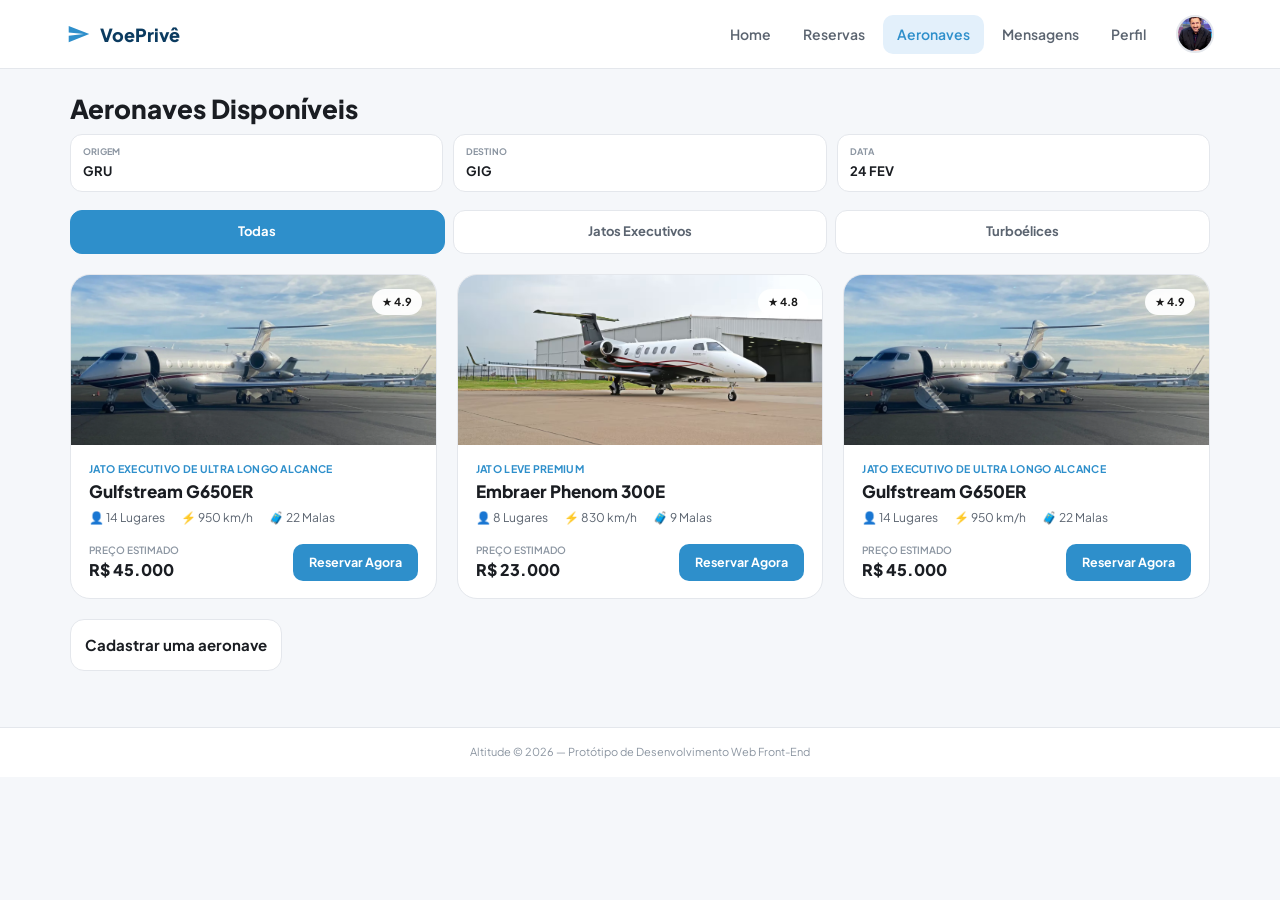
==== aeronaves-disponiveis.html @ 28a50702 "Reservas, Aeronaves Disponíveis e finalização da Home" ====
<!DOCTYPE html>
<html lang="pt-br">

<head>
    <meta charset="UTF-8">
    <meta name="viewport" content="width=device-width, initial-scale=1.0">
    <title>Aeronaves Disponíveis - Altitude</title>
    <meta name="description" content="Altitude — Aviação executiva sob medida. Aeronaves Disponíveis.">
    <link rel="stylesheet" href="/css/style.css">
</head>

<body>
    <a class="link-pular" href="#conteudo">Pular para o conteúdo</a>
    <header class="barra-superior">
        <div class="barra-superior-interna">
            <div class="barra-superior-esquerda"><a class="logo" href="index.html"><svg viewBox="0 0 24 24"
                        fill="currentColor" aria-hidden="true">
                        <path d="M2.5 19.5l19-7.5-19-7.5v6l14 1.5-14 1.5z" />
                    </svg><span>VoePrivê</span></a></div>
            <nav class="barra-superior-nav" aria-label="Navegação principal">
                <ul>
                    <li><a href="home.html" class="link-nav">Home</a></li>
                    <li><a href="reservas.html" class="link-nav">Reservas</a></li>
                    <li><a href="aeronaves-disponiveis.html" class="link-nav ativo" aria-current="page">Aeronaves</a>
                    </li>
                    <li><a href="mensagens.html" class="link-nav">Mensagens</a></li>
                    <li><a href="meu-perfil.html" class="link-nav">Perfil</a></li>
                </ul>
            </nav>
            <div class="barra-superior-acoes">
                <a class="barra-superior-perfil" href="meu-perfil.html" aria-label="Meu perfil"><img
                        src="/img/perfil.png"
                        alt="Foto de perfil"></a>
            </div>
        </div>
    </header>
    <main id="conteudo" class="conteudo-principal contentor">
        <h1 class="titulo-pagina margem-superior-grande">Aeronaves Disponíveis</h1>
        <div class="faixa-filtros">
            <div class="pastilha-filtro">
                <p class="etiqueta">Origem</p>
                <p class="valor">GRU</p>
            </div>
            <div class="pastilha-filtro">
                <p class="etiqueta">Destino</p>
                <p class="valor">GIG</p>
            </div>
            <div class="pastilha-filtro">
                <p class="etiqueta">Data</p>
                <p class="valor">24 FEV</p>
            </div>
        </div>

        <div class="conjunto-abas">
            <input type="radio" name="tab-aero" id="aba-aero-todas" checked>
            <input type="radio" name="tab-aero" id="aba-aero-jatos">
            <input type="radio" name="tab-aero" id="aba-aero-turbo">
            <div class="abas">
                <label class="aba" for="aba-aero-todas">Todas</label>
                <label class="aba" for="aba-aero-jatos">Jatos Executivos</label>
                <label class="aba" for="aba-aero-turbo">Turboélices</label>
            </div>
        </div>

        <div class="grade-jatos">
            <article class="cartao-jato">
                <div class="foto-jato"><img
                        src="/img/Gulfstream G650ER.jpg"
                        alt="Gulfstream G650ER pousado"><span class="avaliacao">★ 4.9</span></div>
                <div class="corpo-jato">
                    <p class="etiqueta-jato">Jato Executivo de Ultra Longo Alcance</p>
                    <h2 class="titulo-jato">Gulfstream G650ER</h2>
                    <div class="estatisticas-jato">
                        <span class="estatistica-jato">👤 14 Lugares</span>
                        <span class="estatistica-jato">⚡ 950 km/h</span>
                        <span class="estatistica-jato">🧳 22 Malas</span>
                    </div>
                    <div class="linha-preco-jato">
                        <p class="preco-jato"><span class="etiqueta">PREÇO ESTIMADO</span>R$ 45.000</p>
                        <a class="botao botao-primario botao-pequeno" href="detalhes-aeronave.html">Reservar Agora</a>
                    </div>
                </div>
            </article>
            <article class="cartao-jato">
                <div class="foto-jato"><img
                        src="/img/Embraer Phenom 300E.png"
                        alt="Embraer Phenom 300E pousado"><span class="avaliacao">★ 4.8</span></div>
                <div class="corpo-jato">
                    <p class="etiqueta-jato">Jato Leve Premium</p>
                    <h2 class="titulo-jato">Embraer Phenom 300E</h2>
                    <div class="estatisticas-jato">
                        <span class="estatistica-jato">👤 8 Lugares</span>
                        <span class="estatistica-jato">⚡ 830 km/h</span>
                        <span class="estatistica-jato">🧳 9 Malas</span>
                    </div>
                    <div class="linha-preco-jato">
                        <p class="preco-jato"><span class="etiqueta">PREÇO ESTIMADO</span>R$ 23.000</p>
                        <a class="botao botao-primario botao-pequeno" href="detalhes-aeronave.html">Reservar Agora</a>
                    </div>
                </div>
            </article>
            <article class="cartao-jato">
                <div class="foto-jato"><img
                        src="/img/Gulfstream G650ER.jpg"
                        alt="Gulfstream G650ER em pista ao anoitecer"><span class="avaliacao">★ 4.9</span></div>
                <div class="corpo-jato">
                    <p class="etiqueta-jato">Jato Executivo de Ultra Longo Alcance</p>
                    <h2 class="titulo-jato">Gulfstream G650ER</h2>
                    <div class="estatisticas-jato">
                        <span class="estatistica-jato">👤 14 Lugares</span>
                        <span class="estatistica-jato">⚡ 950 km/h</span>
                        <span class="estatistica-jato">🧳 22 Malas</span>
                    </div>
                    <div class="linha-preco-jato">
                        <p class="preco-jato"><span class="etiqueta">PREÇO ESTIMADO</span>R$ 45.000</p>
                        <a class="botao botao-primario botao-pequeno" href="detalhes-aeronave.html">Reservar Agora</a>
                    </div>
                </div>
            </article>
        </div>
        <a class="botao botao-secundario botao-embutido" href="#">Cadastrar uma aeronave</a>
    </main>
    <footer class="rodape-app">
        <p class="rodape-app-credito">Altitude &copy; 2026 &mdash; Protótipo de Desenvolvimento Web Front-End
        </p>
        <nav class="barra-inferior" aria-label="Navegação inferior">
            <ul>
                <li><a class="link-aba" href="home.html"><svg viewBox="0 0 24 24" fill="none" stroke="currentColor"
                            stroke-width="2" aria-hidden="true">
                            <path d="M3 11l9-8 9 8" />
                            <path d="M5 10v10h14V10" />
                        </svg><span>Home</span></a></li>
                <li><a class="link-aba" href="reservas.html"><svg viewBox="0 0 24 24" fill="none" stroke="currentColor"
                            stroke-width="2" aria-hidden="true">
                            <rect x="3" y="4" width="18" height="18" rx="2" />
                            <line x1="16" y1="2" x2="16" y2="6" />
                            <line x1="8" y1="2" x2="8" y2="6" />
                            <line x1="3" y1="10" x2="21" y2="10" />
                        </svg><span>Reservas</span></a></li>
                <li><a class="link-aba ativo" href="aeronaves-disponiveis.html" aria-current="page"><svg
                            viewBox="0 0 24 24" fill="currentColor" aria-hidden="true">
                            <path d="M2.5 19.5l19-7.5-19-7.5v6l14 1.5-14 1.5z" />
                        </svg><span>Aeronaves</span></a></li>
                <li><a class="link-aba" href="mensagens.html"><svg viewBox="0 0 24 24" fill="none" stroke="currentColor"
                            stroke-width="2" aria-hidden="true">
                            <path
                                d="M21 11.5a8.38 8.38 0 01-.9 3.8 8.5 8.5 0 01-7.6 4.7 8.38 8.38 0 01-3.8-.9L3 21l1.9-5.7a8.38 8.38 0 01-.9-3.8 8.5 8.5 0 014.7-7.6 8.38 8.38 0 013.8-.9h.5a8.48 8.48 0 018 8v.5z" />
                        </svg><span>Mensagens</span></a></li>
                <li><a class="link-aba" href="meu-perfil.html"><svg viewBox="0 0 24 24" fill="none"
                            stroke="currentColor" stroke-width="2" aria-hidden="true">
                            <circle cx="12" cy="8" r="4" />
                            <path d="M4 21v-1a7 7 0 0114 0v1" />
                        </svg><span>Perfil</span></a></li>
            </ul>
        </nav>
    </footer>
</body>

</html>
---- css/style.css ----
@import url('https://fonts.googleapis.com/css2?family=Plus+Jakarta+Sans:wght@400;500;600;700;800&display=swap');

:root {
    --blue-deep: #0B3B60;
    --blue-primary: #2E8FCB;
    --blue-primary-dark: #256F9F;
    --gold: #E3B341;

    --bg: #F5F7FA;
    --surface: #FFFFFF;
    --border: #E4E7EC;
    --text: #1A1D22;
    --text-2: #5B6470;
    --text-3: #8B95A1;

    --accent: var(--blue-primary);
    --accent-contrast: #FFFFFF;

    --success-bg: #E8F5E9;
    --success-text: #2E7D32;
    --warn-bg: #FFF3E0;
    --warn-text: #B26A00;
    --danger-bg: #FDEBEC;
    --danger-text: #C6303E;
    --info-badge-bg: #E3F0FB;
    --info-badge-text: #256F9F;
    --star: #E3A62F;

    --radius-lg: 20px;
    --radius-md: 14px;
    --radius-sm: 10px;
    --font: 'Plus Jakarta Sans', -apple-system, BlinkMacSystemFont, 'Segoe UI', Roboto, Helvetica, Arial, sans-serif;

    --container-max: 1180px;
    --topbar-h: 68px;
    --bottomnav-h: 64px;
    --shadow-sm: 0 2px 8px rgba(17, 24, 39, .06);
    --shadow-md: 0 10px 24px rgba(17, 24, 39, .10);
    --shadow-lg: 0 24px 48px rgba(17, 24, 39, .16);
}

/* Reset e Box Model */

*, *::before, *::after {
  box-sizing: border-box;
}

html {
  -webkit-text-size-adjust: 100%;
  overflow-x: hidden;
}

body {
  margin: 0;
  padding: 0;
  overflow-x: hidden;
  background: var(--bg);
  color: var(--text);
  font-family: var(--font);
  line-height: 1.5;
}

h1, h2, h3, h4, p, ul, ol, fieldset {
  margin: 0;
  padding: 0;
}

ul {
  list-style: none;
}

a {
  text-decoration: none;
  color: inherit;
}

img {
  max-width: 100%;
  display: block;
}

button {
  font-family: var(--font);
}

fieldset {
  border: none;
}

legend {
  padding: 0;
}

.apenas-leitor {
  position: absolute;
  width: 1px;
  height: 1px;
  padding: 0;
  margin: -1px;
  overflow: hidden;
  clip: rect(0, 0, 0, 0);
  white-space: nowrap;
  border: 0;
}

.link-pular {
  position: absolute;
  left: 8px;
  top: -48px;
  background: var(--text);
  color: #fff;
  padding: 10px 16px;
  border-radius: 8px;
  z-index: 200;
  transition: top .2s ease;
}

.link-pular:focus {
  top: 8px;
}

/* Utilitários */

.contentor {
  width: 100%;
  max-width: var(--container-max);
  margin: 0 auto;
  padding: 0 20px;
}

.texto-direita {
  text-align: right;
}

.texto-centro {
  text-align: center;
}

.texto-esmaecido {
  color: var(--text-3);
  font-weight: 400;
}

.texto-sucesso {
  color: var(--success-text);
}

.texto-estrela {
  color: var(--star);
}

.flexivel-1 {
  flex: 1;
  min-width: 0;
}

.linha-espacada {
  display: flex;
  align-items: center;
  gap: 12px;
}

.pilha-pequena>*+* {
  margin-top: 8px;
}

.avatar-pequeno {
  width: 44px;
  height: 44px;
}

.avatar-medio {
  width: 52px;
  height: 52px;
}

.avatar-grande {
  width: 64px;
  height: 64px;
}

.avatar-extra-grande {
  width: 88px;
  height: 88px;
}

.botao-icone--simples {
  border: none;
  background: none;
}

.campo-dica {
  font-size: 12px;
  color: var(--text-2);
  margin: -4px 0 12px;
}

.margem-superior-grande {
  margin-top: 20px;
}

/* Tipografia geral das páginas */

.titulo-pagina {
  font-size: 26px;
  font-weight: 800;
  color: var(--text);
  margin-bottom: 6px;
}

.subtitulo-pagina {
  font-size: 14px;
  color: var(--text-2);
  margin-bottom: 24px;
}

/* Cabeçalho (desktop) */

.barra-superior {
  position: sticky;
  top: 0;
  z-index: 50;
  background: rgba(255, 255, 255, .92);
  backdrop-filter: blur(10px);
  border-bottom: 1px solid var(--border);
}

.barra-superior-interna {
  display: flex;
  align-items: center;
  gap: 16px;
  height: var(--topbar-h);
  max-width: var(--container-max);
  margin: 0 auto;
  padding: 0 16px;
}

.barra-superior-esquerda {
  display: flex;
  align-items: center;
  gap: 10px;
  flex: 1;
  min-width: 0;
}

.logo {
  display: flex;
  align-items: center;
  gap: 8px;
  font-size: 18px;
  font-weight: 800;
  color: var(--blue-deep);
  flex-shrink: 0;
}

.logo svg {
  width: 26px;
  height: 26px;
  color: var(--accent);
}

.botao-voltar {
  width: 38px;
  height: 38px;
  border-radius: 50%;
  border: 1px solid var(--border);
  background: var(--surface);
  display: flex;
  align-items: center;
  justify-content: center;
  color: var(--text);
  flex-shrink: 0;
  transition: background .18s ease, border-color .18s ease, transform .18s ease;
}

.botao-voltar:hover {
  background: var(--info-badge-bg);
  border-color: var(--accent);
  transform: translateX(-2px);
}

.barra-superior-titulo {
  font-size: 17px;
  font-weight: 700;
  color: var(--text);
  overflow: hidden;
  text-overflow: ellipsis;
  white-space: nowrap;
}

.barra-superior-nav {
  display: none;
}

.barra-superior-nav ul {
  display: flex;
  align-items: center;
  gap: 4px;
}

.link-nav {
  display: block;
  padding: 9px 14px;
  border-radius: 10px;
  font-size: 14px;
  font-weight: 600;
  color: var(--text-2);
  transition: background .18s ease, color .18s ease;
}

.link-nav:hover {
  background: var(--info-badge-bg);
  color: var(--accent);
}

.link-nav.ativo {
  background: var(--info-badge-bg);
  color: var(--accent);
}

.barra-superior-acoes {
  display: flex;
  align-items: center;
  gap: 10px;
  flex-shrink: 0;
}

.barra-superior-perfil {
  width: 38px;
  height: 38px;
  border-radius: 50%;
  overflow: hidden;
  border: 2px solid var(--border);
  flex-shrink: 0;
  transition: border-color .18s ease;
}

.barra-superior-perfil:hover {
  border-color: var(--accent);
}

.barra-superior-perfil img {
  width: 100%;
  height: 100%;
  object-fit: cover;
}

.barra-superior-cta {
  display: flex;
  align-items: center;
  gap: 10px;
  flex-shrink: 0;
}

@media (min-width:860px) {
  .barra-superior-nav {
    display: block;
  }

  .botao-voltar {
    display: none;
  }
}

/* Barra de abas (mobile) */

.barra-inferior {
  position: fixed;
  left: 0;
  right: 0;
  bottom: 0;
  z-index: 60;
  height: var(--bottomnav-h);
  display: flex;
  justify-content: space-around;
  align-items: center;
  background: var(--surface);
  border-top: 1px solid var(--border);
  box-shadow: 0 -4px 16px rgba(17, 24, 39, .06);
}

.barra-inferior ul {
  width: 100%;
  max-width: 560px;
  margin: 0 auto;
  display: flex;
  justify-content: space-around;
  align-items: center;
}

.barra-inferior li {
  display: flex;
}

.link-aba {
  display: flex;
  flex-direction: column;
  align-items: center;
  gap: 3px;
  color: var(--text-3);
  font-size: 10.5px;
  font-weight: 600;
  padding: 6px 12px;
  border-radius: 12px;
  transition: color .18s ease, background .18s ease;
}

.link-aba:hover {
  background: var(--info-badge-bg);
}

.link-aba svg {
  width: 22px;
  height: 22px;
}

.link-aba.ativo {
  color: var(--accent);
  font-weight: 800;
}

@media (min-width:860px) {
  .barra-inferior {
    display: none;
  }
}

.conteudo-principal {
  padding-bottom: calc(var(--bottomnav-h) + 24px);
}

@media (min-width:860px) {
  .conteudo-principal {
    padding-bottom: 56px;
  }
}

/* Footer */

.rodape-site {
  background: var(--blue-deep);
  color: #EAF2F8;
  padding: 48px 0 24px;
}

.rodape-grade {
  display: grid;
  grid-template-columns: 1fr;
  gap: 32px;
  margin-bottom: 32px;
}

.rodape-logo {
  font-size: 18px;
  font-weight: 800;
  color: #fff;
  display: flex;
  align-items: center;
  gap: 8px;
  margin-bottom: 10px;
}

.rodape-logo svg {
  width: 24px;
  height: 24px;
  color: var(--gold);
}

.rodape-texto {
  font-size: 13px;
  color: #B7CBDD;
  line-height: 1.7;
  max-width: 320px;
}

.rodape-coluna h2 {
  font-size: 13px;
  text-transform: uppercase;
  letter-spacing: .04em;
  color: #8FB3CC;
  margin-bottom: 14px;
}

.rodape-coluna ul {
  display: flex;
  flex-direction: column;
  gap: 10px;
}

.rodape-coluna a {
  font-size: 14px;
  color: #DCE9F2;
  transition: color .18s ease;
}

.rodape-coluna a:hover {
  color: var(--gold);
}

.rodape-base {
  display: flex;
  flex-direction: column;
  gap: 16px;
  padding-top: 20px;
  border-top: 1px solid rgba(255, 255, 255, .12);
  font-size: 12px;
  color: #8FB3CC;
}

.linha-social {
  display: flex;
  gap: 10px;
}

.linha-social a {
  width: 34px;
  height: 34px;
  border-radius: 50%;
  border: 1px solid rgba(255, 255, 255, .25);
  display: flex;
  align-items: center;
  justify-content: center;
  transition: background .18s ease, border-color .18s ease;
}

.linha-social a:hover {
  background: rgba(255, 255, 255, .12);
  border-color: var(--gold);
}

@media (min-width:640px) {
  .rodape-grade {
    grid-template-columns: 1.4fr 1fr 1fr;
  }

  .rodape-base {
    flex-direction: row;
    justify-content: space-between;
    align-items: center;
  }
}

.rodape-app {
  background: var(--surface);
  border-top: 1px solid var(--border);
}

.rodape-app-credito {
  text-align: center;
  font-size: 11px;
  color: var(--text-3);
  padding: 16px 20px;
}

/* Padrões reutilizáveis */

.linha-saudacao {
  display: flex;
  align-items: center;
  gap: 14px;
  margin: 24px 0;
}

.linha-saudacao .sobretitulo {
  font-size: 12px;
  color: var(--text-2);
}

.linha-saudacao h1 {
  font-size: 20px;
  color: var(--text);
}

.bloco-titulo {
  font-size: 17px;
  font-weight: 800;
  color: var(--text);
  margin-bottom: 4px;
}

.bloco-subtitulo {
  font-size: 12.5px;
  color: var(--text-2);
  margin-bottom: 18px;
}

.bloco-pessoa {
  text-align: center;
}

.bloco-pessoa {
  margin: 0 auto 14px;
}

.bloco-pessoa h1 {
  font-size: 19px;
  color: var(--text);
  margin-bottom: 6px;
}

.bloco-pessoa .cargo {
  font-size: 12.5px;
  color: var(--text-2);
  margin-bottom: 22px;
}

.nfse-status-titulo {
  display: flex;
  align-items: center;
  gap: 8px;
  font-size: 18px;
  color: var(--text);
  margin-bottom: 6px;
}

.nfse-status-subtitulo {
  font-size: 12.5px;
  color: var(--text-2);
  margin-bottom: 22px;
}

.pino-mapa--destino {
  top: 12%;
  right: 10%;
}

.pino-mapa--origem {
  bottom: 12%;
  left: 10%;
}

/* Landing page (index.html) */

.destaque {
  position: relative;
  overflow: hidden;
  background: linear-gradient(160deg, var(--blue-deep) 0%, var(--blue-primary-dark) 55%, var(--blue-primary) 100%);
  color: #fff;
  padding: 64px 0 88px;
}

.destaque::before {
  content: "";
  position: absolute;
  inset: 0;
  background: radial-gradient(circle at 85% 20%, rgba(227, 179, 65, .25), transparent 45%),
    radial-gradient(circle at 10% 90%, rgba(255, 255, 255, .12), transparent 40%);
}

.destaque-interno {
  position: relative;
  display: flex;
  flex-direction: column;
  gap: 24px;
  align-items: flex-start;
}

.destaque-sobretitulo {
  display: inline-flex;
  align-items: center;
  gap: 8px;
  background: rgba(255, 255, 255, .14);
  border: 1px solid rgba(255, 255, 255, .25);
  padding: 6px 14px;
  border-radius: 20px;
  font-size: 12px;
  font-weight: 700;
  letter-spacing: .03em;
}

.destaque-sobretitulo svg {
  width: 14px;
  height: 14px;
  flex-shrink: 0;
}

.destaque h1 {
  font-size: 34px;
  font-weight: 800;
  line-height: 1.15;
  max-width: 600px;
}

.destaque p {
  font-size: 15px;
  color: #DCE9F2;
  max-width: 480px;
  line-height: 1.7;
}

.destaque-acoes {
  display: flex;
  flex-wrap: wrap;
  gap: 12px;
}

.destaque-estatisticas {
  display: grid;
  grid-template-columns: repeat(3, 1fr);
  gap: 16px;
  width: 100%;
  max-width: 520px;
  margin-top: 12px;
}

.destaque-estatistica {
  background: rgba(255, 255, 255, .08);
  border: 1px solid rgba(255, 255, 255, .16);
  border-radius: 14px;
  padding: 14px;
}

.destaque-estatistica .numero {
  font-size: 20px;
  font-weight: 800;
  color: #fff;
}

.destaque-estatistica .rotulo {
  font-size: 11px;
  color: #B7CBDD;
  margin-top: 2px;
}

@media (min-width:860px) {
  .destaque {
    padding: 96px 0 120px;
  }

  .destaque h1 {
    font-size: 46px;
  }
}

.recursos {
  padding: 64px 0;
}

.secao-cabecalho {
  text-align: center;
  max-width: 560px;
  margin: 0 auto 40px;
}

.secao-cabecalho h2 {
  font-size: 26px;
  font-weight: 800;
  color: var(--text);
  margin-bottom: 10px;
}

.secao-cabecalho p {
  font-size: 14px;
  color: var(--text-2);
}

.recursos-grade {
  display: grid;
  grid-template-columns: 1fr;
  gap: 20px;
}

.recurso-cartao {
  background: var(--surface);
  border: 1px solid var(--border);
  border-radius: var(--radius-lg);
  padding: 26px;
  transition: box-shadow .2s ease, transform .2s ease;
}

.recurso-cartao:hover {
  box-shadow: var(--shadow-md);
  transform: translateY(-3px);
}

.recurso-icone {
  width: 46px;
  height: 46px;
  border-radius: 12px;
  background: var(--info-badge-bg);
  color: var(--accent);
  display: flex;
  align-items: center;
  justify-content: center;
  margin-bottom: 16px;
}

.recurso-icone svg {
  width: 24px;
  height: 24px;
}

.recurso-cartao h3 {
  font-size: 16px;
  font-weight: 700;
  color: var(--text);
  margin-bottom: 8px;
}

.recurso-cartao p {
  font-size: 13px;
  color: var(--text-2);
  line-height: 1.6;
}

@media (min-width:640px) {
  .recursos-grade {
    grid-template-columns: 1fr 1fr;
  }
}

@media (min-width:960px) {
  .recursos-grade {
    grid-template-columns: repeat(4, 1fr);
  }
}

.banner-cta {
  background: var(--surface);
  border: 1px solid var(--border);
  border-radius: var(--radius-lg);
  padding: 40px 24px;
  text-align: center;
  margin: 0 20px 64px;
  max-width: calc(var(--container-max) - 40px);
  margin-left: auto;
  margin-right: auto;
  box-shadow: var(--shadow-sm);
}

.banner-cta h2 {
  font-size: 22px;
  font-weight: 800;
  color: var(--text);
  margin-bottom: 10px;
}

.banner-cta p {
  font-size: 14px;
  color: var(--text-2);
  margin-bottom: 22px;
}

.banner-cta .botao {
  display: inline-block;
  width: auto;
  padding: 14px 32px;
}

/* Páginas de autenticação (login e criar conta) */

.autenticacao-contentor {
  min-height: calc(100vh - var(--topbar-h));
  display: flex;
  align-items: center;
  justify-content: center;
  padding: 40px 20px;
  background:
    radial-gradient(circle at 15% 10%, rgba(46, 143, 203, .10), transparent 40%),
    radial-gradient(circle at 90% 90%, rgba(227, 179, 65, .10), transparent 40%),
    var(--bg);
}

.autenticacao-cartao {
  width: 100%;
  max-width: 420px;
  background: var(--surface);
  border: 1px solid var(--border);
  border-radius: var(--radius-lg);
  padding: 36px 30px;
  box-shadow: var(--shadow-md);
}

.autenticacao-titulo {
  font-size: 24px;
  font-weight: 800;
  color: var(--text);
  margin-bottom: 4px;
}

.autenticacao-subtitulo {
  font-size: 13px;
  color: var(--text-2);
  margin-bottom: 24px;
}

/* Abas (radio hack) */

.conjunto-abas input[type="radio"] {
  position: absolute;
  opacity: 0;
  pointer-events: none;
}

.abas {
  display: flex;
  gap: 8px;
  margin-bottom: 20px;
  flex-wrap: wrap;
}

.aba {
  flex: 1;
  min-width: 110px;
  text-align: center;
  padding: 11px 10px;
  border-radius: 12px;
  border: 1px solid var(--border);
  background: var(--surface);
  color: var(--text-2);
  font-size: 13px;
  font-weight: 700;
  cursor: pointer;
  display: block;
  transition: background .18s ease, color .18s ease, border-color .18s ease;
}

.aba:hover {
  border-color: var(--accent);
}

.abas-sublinhadas {
  display: flex;
  gap: 24px;
  border-bottom: 1px solid var(--border);
  margin-bottom: 22px;
}

.aba-sublinhada {
  padding-bottom: 12px;
  color: var(--text-3);
  font-weight: 700;
  font-size: 14px;
  cursor: pointer;
  border-bottom: 2px solid transparent;
  display: block;
  transition: color .18s ease, border-color .18s ease;
}

.painel {
  display: none;
}

.abas-pastilha {
  display: flex;
  gap: 8px;
  margin-bottom: 16px;
  flex-wrap: wrap;
}

.abas-pastilha .aba {
  flex: none;
  min-width: 0;
  padding: 7px 16px;
}

#aba-login-email:checked~.abas label[for="aba-login-email"],
#aba-login-telefone:checked~.abas label[for="aba-login-telefone"] {
  color: var(--accent);
  border-color: var(--accent);
}

#aba-login-email:checked~.paineis-abas #painel-login-email {
  display: block;
}

#aba-login-telefone:checked~.paineis-abas #painel-login-telefone {
  display: block;
}

#aba-res-proximos:checked~.abas label[for="aba-res-proximos"],
#aba-res-historico:checked~.abas label[for="aba-res-historico"],
#aba-res-cancelados:checked~.abas label[for="aba-res-cancelados"] {
  background: var(--accent);
  color: var(--accent-contrast);
  border-color: var(--accent);
}

#aba-res-proximos:checked~.paineis-abas #painel-res-proximos {
  display: block;
}

#aba-res-historico:checked~.paineis-abas #painel-res-historico {
  display: block;
}

#aba-res-cancelados:checked~.paineis-abas #painel-res-cancelados {
  display: block;
}

#aba-msg-pilotos:checked~.abas label[for="aba-msg-pilotos"],
#aba-msg-suporte:checked~.abas label[for="aba-msg-suporte"] {
  background: var(--accent);
  color: var(--accent-contrast);
  border-color: var(--accent);
}

#aba-msg-pilotos:checked~.paineis-abas #painel-msg-pilotos {
  display: block;
}

#aba-msg-suporte:checked~.paineis-abas #painel-msg-suporte {
  display: block;
}

#aba-fav-aeronaves:checked~.abas label[for="aba-fav-aeronaves"],
#aba-fav-pilotos:checked~.abas label[for="aba-fav-pilotos"] {
  background: var(--accent);
  color: var(--accent-contrast);
  border-color: var(--accent);
}

#aba-fav-aeronaves:checked~.paineis-abas #painel-fav-aeronaves {
  display: block;
}

#aba-fav-pilotos:checked~.paineis-abas #painel-fav-pilotos {
  display: block;
}

#aba-fav-sub-todas:checked~.abas-pastilha label[for="aba-fav-sub-todas"],
#aba-fav-sub-jatos:checked~.abas-pastilha label[for="aba-fav-sub-jatos"],
#aba-fav-sub-turbo:checked~.abas-pastilha label[for="aba-fav-sub-turbo"] {
  background: var(--accent);
  color: var(--accent-contrast);
  border-color: var(--accent);
}

#aba-aero-todas:checked~.abas label[for="aba-aero-todas"],
#aba-aero-jatos:checked~.abas label[for="aba-aero-jatos"],
#aba-aero-turbo:checked~.abas label[for="aba-aero-turbo"] {
  background: var(--accent);
  color: var(--accent-contrast);
  border-color: var(--accent);
}

#aba-cad-usuario:checked~.abas label[for="aba-cad-usuario"],
#aba-cad-piloto:checked~.abas label[for="aba-cad-piloto"] {
  background: var(--accent);
  color: var(--accent-contrast);
  border-color: var(--accent);
}

.rodape-link {
  text-align: center;
  font-size: 13px;
  color: var(--text-2);
  margin-top: 20px;
}

.rodape-link a {
  color: var(--accent);
  font-weight: 700;
}

/* Botões */

.botao {
  display: block;
  width: 100%;
  text-align: center;
  padding: 14px;
  border-radius: 14px;
  border: none;
  font-size: 15px;
  font-weight: 700;
  cursor: pointer;
  font-family: var(--font);
  transition: transform .15s ease, box-shadow .15s ease, opacity .15s ease, background .15s ease;
}

.botao-primario {
  background: var(--accent);
  color: var(--accent-contrast);
}

.botao-primario:hover {
  opacity: .92;
  box-shadow: 0 10px 20px rgba(46, 143, 203, .32);
  transform: translateY(-1px);
}

.botao-secundario {
  background: var(--surface);
  color: var(--text);
  border: 1px solid var(--border);
}

.botao-secundario:hover {
  border-color: var(--accent);
  color: var(--accent);
}

.botao-contorno-claro {
  background: transparent;
  color: #fff;
  border: 1.5px solid rgba(255, 255, 255, .6);
}

.botao-contorno-claro:hover {
  background: rgba(255, 255, 255, .12);
}

.botao-google {
  background: var(--surface);
  color: var(--text);
  border: 1px solid var(--border);
  display: flex;
  align-items: center;
  justify-content: center;
  gap: 8px;
}

.botao-google svg {
    width: 18px;
    height: 18px;
    flex-shrink: 0;
}

.botao-google:hover {
  box-shadow: var(--shadow-sm);
  transform: translateY(-1px);
}

.botao-perigo {
  background: transparent;
  color: var(--danger-text);
}

.botao-perigo:hover {
  background: var(--danger-bg);
}

.botao-pequeno {
  padding: 9px 16px;
  font-size: 12.5px;
  border-radius: 10px;
  width: auto;
  display: inline-block;
}

.botao-embutido {
  width: auto;
  display: inline-block;
}

@media (min-width:640px) {

  .destaque-acoes .botao,
  .autenticacao-cartao .botao {
    width: auto;
    display: inline-block;
    padding-left: 28px;
    padding-right: 28px;
  }
}

/* Formulários */

.campo {
  margin-bottom: 16px;
}

.campo label {
  display: block;
  font-size: 13px;
  font-weight: 700;
  color: var(--text);
  margin-bottom: 6px;
}

.linha-rotulo {
  display: flex;
  justify-content: space-between;
  align-items: center;
  margin-bottom: 6px;
}

.linha-rotulo label {
  margin-bottom: 0;
}

.linha-rotulo a {
  font-size: 12px;
  color: var(--accent);
  font-weight: 700;
}

.entrada {
  width: 100%;
  padding: 13px 14px;
  border-radius: 12px;
  border: 1px solid var(--border);
  background: var(--surface);
  color: var(--text);
  font-size: 14px;
  font-family: var(--font);
  transition: border-color .18s ease, box-shadow .18s ease;
}

.entrada:focus {
  outline: none;
  border-color: var(--accent);
  box-shadow: 0 0 0 3px var(--info-badge-bg);
}

.entrada::placeholder {
  color: var(--text-3);
}

.entrada-com-icone {
  position: relative;
}

.entrada-com-icone .entrada {
  padding-right: 42px;
}

.entrada-com-icone .olho {
  position: absolute;
  right: 14px;
  top: 50%;
  transform: translateY(-50%);
  color: var(--text-3);
  cursor: pointer;
}

.campo-par {
  display: flex;
  gap: 12px;
}

.campo-par .campo {
  flex: 1;
}

.linha-marcacao {
  display: flex;
  align-items: center;
  gap: 8px;
  font-size: 13px;
  color: var(--text);
  margin: 16px 0;
}

.linha-marcacao input {
  width: 16px;
  height: 16px;
  accent-color: var(--accent);
}

.linha-marcacao a {
  color: var(--accent);
  font-weight: 700;
}

.texto-divisor {
  text-align: center;
  color: var(--text-3);
  font-size: 12px;
  margin: 18px 0;
}

/* Cards/Seções */

.cartao {
  background: var(--surface);
  border: 1px solid var(--border);
  border-radius: var(--radius-lg);
  padding: 18px;
  margin-bottom: 16px;
}

.titulo-secao {
  font-size: 17px;
  font-weight: 800;
  color: var(--text);
  margin: 26px 0 14px;
}

.titulo-secao.primeiro {
  margin-top: 0;
}

.titulo-secao.linha {
  display: flex;
  justify-content: space-between;
  align-items: center;
}

.titulo-secao.linha a {
  font-size: 12px;
  color: var(--accent);
  font-weight: 700;
}

.cartao-rota .linha-rota {
  display: flex;
  align-items: center;
  justify-content: space-between;
}

.cidade-rota {
  font-size: 17px;
  font-weight: 700;
  color: var(--text);
}

.codigo-rota {
  font-size: 12px;
  color: var(--text-2);
  margin-top: 2px;
}

.meio-rota {
  flex: 1;
  text-align: center;
  color: var(--text-3);
  font-size: 20px;
}

.separador-rota {
  height: 1px;
  background: var(--border);
  margin: 14px 0;
}

.meta-rota {
  display: flex;
  align-items: center;
  justify-content: space-between;
  font-size: 12px;
  color: var(--text-2);
}

.meta-rota .esquerda {
  display: flex;
  align-items: center;
  gap: 6px;
}

.selo {
  padding: 5px 11px;
  border-radius: 20px;
  font-size: 11px;
  font-weight: 700;
}

.selo.confirmado {
  background: var(--info-badge-bg);
  color: var(--info-badge-text);
}

.selo.pendente {
  background: var(--warn-bg);
  color: var(--warn-text);
}

.selo.cancelado {
  background: var(--danger-bg);
  color: var(--danger-text);
}

.grade-rotas {
  display: grid;
  grid-template-columns: 1fr;
  gap: 16px;
}

@media (min-width:760px) {
  .grade-rotas {
    grid-template-columns: 1fr 1fr;
  }
}

@media (min-width:1100px) {
  .grade-rotas {
    grid-template-columns: repeat(3, 1fr);
  }
}

.cartao-foto-viagem {
  border-radius: var(--radius-lg);
  overflow: hidden;
  position: relative;
  height: 200px;
  margin-bottom: 20px;
}

.cartao-foto-viagem img {
  width: 100%;
  height: 100%;
  object-fit: cover;
}

.cartao-foto-viagem .selo-confirmado {
  position: absolute;
  top: 16px;
  left: 16px;
  background: var(--blue-primary);
  color: #fff;
  padding: 6px 13px;
  border-radius: 20px;
  font-size: 11px;
  font-weight: 700;
}

.cartao-foto-viagem .sobreposicao {
  position: absolute;
  left: 0;
  right: 0;
  bottom: 0;
  padding: 18px;
  background: linear-gradient(to top, rgba(0, 0, 0, .6), transparent);
  color: #fff;
}

.cartao-foto-viagem .sobreposicao .linha-voo {
  display: flex;
  align-items: center;
  gap: 8px;
  font-weight: 700;
  margin-bottom: 10px;
}

.cartao-foto-viagem .sobreposicao .botao {
  background: rgba(255, 255, 255, .95);
  color: #1a1a1a;
  padding: 10px 20px;
}

.lista-historico {
  background: var(--surface);
  border: 1px solid var(--border);
  border-radius: var(--radius-lg);
  padding: 4px 18px;
}

.linha-historico {
  display: flex;
  align-items: center;
  justify-content: space-between;
  gap: 8px;
  padding: 16px 0;
  border-bottom: 1px solid var(--border);
}

.linha-historico:last-child {
  border-bottom: none;
}

.hora-historico {
  font-size: 14px;
  font-weight: 700;
  color: var(--text);
}

.sub-historico {
  font-size: 11px;
  color: var(--text-3);
}

.meio-historico {
  color: var(--text-3);
  font-size: 11px;
  text-align: center;
}

.direita-historico {
  text-align: right;
}

.preco-historico {
  font-weight: 700;
  color: var(--text);
  margin-top: 4px;
}

.link-botao {
  background: var(--accent);
  color: var(--accent-contrast);
  border: none;
  padding: 7px 13px;
  border-radius: 8px;
  font-size: 11px;
  font-weight: 700;
  display: inline-block;
  transition: opacity .18s ease;
}

.link-botao:hover {
  opacity: .85;
}

/* Cartões de aeronave */

.grade-jatos {
  display: grid;
  grid-template-columns: 1fr;
  gap: 20px;
  margin-bottom: 20px;
}

@media (min-width:700px) {
  .grade-jatos {
    grid-template-columns: 1fr 1fr;
  }
}

@media (min-width:1100px) {
  .grade-jatos {
    grid-template-columns: repeat(3, 1fr);
  }
}

.cartao-jato {
  background: var(--surface);
  border: 1px solid var(--border);
  border-radius: var(--radius-lg);
  overflow: hidden;
  transition: box-shadow .2s ease, transform .2s ease;
}

.cartao-jato:hover {
  box-shadow: var(--shadow-md);
  transform: translateY(-3px);
}

.foto-jato {
  height: 170px;
  position: relative;
}

.foto-jato img {
  width: 100%;
  height: 100%;
  object-fit: cover;
}

.foto-jato .avaliacao {
  position: absolute;
  top: 14px;
  right: 14px;
  background: rgba(255, 255, 255, .94);
  color: #1a1a1a;
  padding: 5px 10px;
  border-radius: 20px;
  font-size: 11px;
  font-weight: 700;
  display: flex;
  align-items: center;
  gap: 3px;
}

.corpo-jato {
  padding: 16px 18px;
}

.etiqueta-jato {
  font-size: 10.5px;
  font-weight: 700;
  color: var(--accent);
  letter-spacing: .03em;
  text-transform: uppercase;
}

.titulo-jato {
  font-size: 17px;
  font-weight: 800;
  color: var(--text);
  margin: 3px 0 4px;
}

.sub-jato {
  font-size: 12px;
  color: var(--text-2);
  margin-bottom: 14px;
}

.estatisticas-jato {
  display: flex;
  gap: 16px;
  margin-bottom: 16px;
  flex-wrap: wrap;
}

.estatistica-jato {
  font-size: 12px;
  color: var(--text-2);
  display: flex;
  align-items: center;
  gap: 5px;
}

.linha-preco-jato {
  display: flex;
  align-items: center;
  justify-content: space-between;
  gap: 10px;
  flex-wrap: wrap;
}

.preco-jato {
  font-weight: 800;
  color: var(--text);
  font-size: 16px;
}

.preco-jato .etiqueta {
  font-size: 10px;
  color: var(--text-3);
  font-weight: 600;
  display: block;
}

.caixa-busca {
  display: flex;
  align-items: center;
  gap: 10px;
  background: var(--surface);
  border: 1px solid var(--border);
  border-radius: 14px;
  padding: 13px 16px;
  margin-bottom: 18px;
  color: var(--text-3);
  font-size: 14px;
}

.faixa-filtros {
  display: grid;
  grid-template-columns: 1fr 1fr 1fr;
  gap: 10px;
  margin-bottom: 18px;
}

.pastilha-filtro {
  background: var(--surface);
  border: 1px solid var(--border);
  border-radius: 12px;
  padding: 10px 12px;
}

.pastilha-filtro .etiqueta {
  font-size: 9px;
  color: var(--text-3);
  font-weight: 700;
  text-transform: uppercase;
}

.pastilha-filtro .valor {
  font-size: 13px;
  font-weight: 700;
  color: var(--text);
  margin-top: 3px;
}
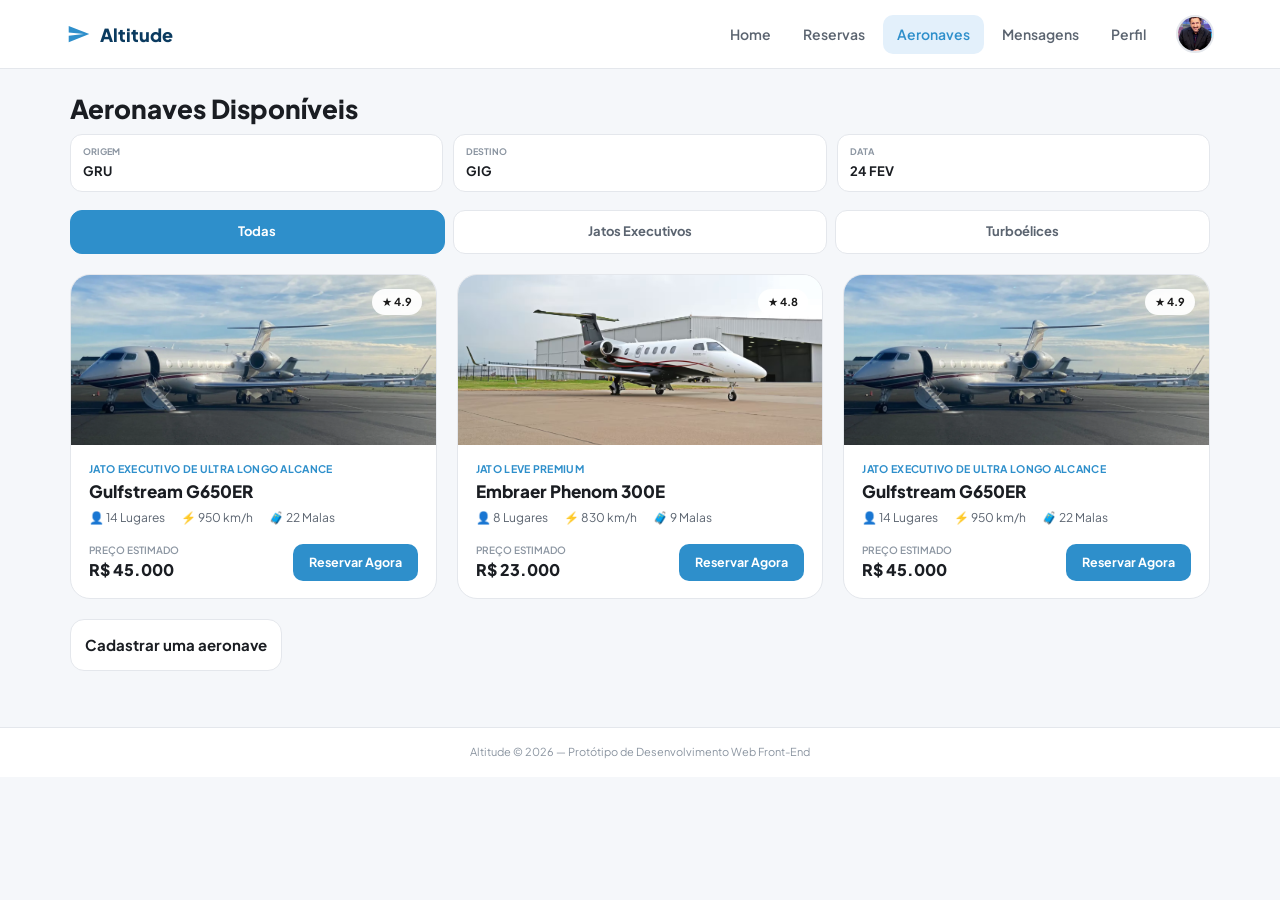
==== commit b8d9c87b: "Ajustes" ====
--- a/aeronaves-disponiveis.html
+++ b/aeronaves-disponiveis.html
@@ -6,7 +6,7 @@
     <meta name="viewport" content="width=device-width, initial-scale=1.0">
     <title>Aeronaves Disponíveis - Altitude</title>
     <meta name="description" content="Altitude — Aviação executiva sob medida. Aeronaves Disponíveis.">
-    <link rel="stylesheet" href="/css/style.css">
+    <link rel="stylesheet" href="css/style.css">
 </head>
 
 <body>
@@ -16,20 +16,19 @@
             <div class="barra-superior-esquerda"><a class="logo" href="index.html"><svg viewBox="0 0 24 24"
                         fill="currentColor" aria-hidden="true">
                         <path d="M2.5 19.5l19-7.5-19-7.5v6l14 1.5-14 1.5z" />
-                    </svg><span>VoePrivê</span></a></div>
+                    </svg><span>Altitude</span></a></div>
             <nav class="barra-superior-nav" aria-label="Navegação principal">
                 <ul>
                     <li><a href="home.html" class="link-nav">Home</a></li>
                     <li><a href="reservas.html" class="link-nav">Reservas</a></li>
-                    <li><a href="aeronaves-disponiveis.html" class="link-nav ativo" aria-current="page">Aeronaves</a>
-                    </li>
-                    <li><a href="mensagens.html" class="link-nav">Mensagens</a></li>
+                    <li><a href="aeronaves-disponiveis.html" class="link-nav ativo" aria-current="page">Aeronaves</a></li>
+                    <li><a href="#" class="link-nav">Mensagens</a></li>
                     <li><a href="meu-perfil.html" class="link-nav">Perfil</a></li>
                 </ul>
             </nav>
             <div class="barra-superior-acoes">
                 <a class="barra-superior-perfil" href="meu-perfil.html" aria-label="Meu perfil"><img
-                        src="/img/perfil.png"
+                        src="img/perfil.png"
                         alt="Foto de perfil"></a>
             </div>
         </div>
@@ -65,7 +64,7 @@
         <div class="grade-jatos">
             <article class="cartao-jato">
                 <div class="foto-jato"><img
-                        src="/img/Gulfstream G650ER.jpg"
+                        src="img/Gulfstream G650ER.jpg"
                         alt="Gulfstream G650ER pousado"><span class="avaliacao">★ 4.9</span></div>
                 <div class="corpo-jato">
                     <p class="etiqueta-jato">Jato Executivo de Ultra Longo Alcance</p>
@@ -83,7 +82,7 @@
             </article>
             <article class="cartao-jato">
                 <div class="foto-jato"><img
-                        src="/img/Embraer Phenom 300E.png"
+                        src="img/Embraer Phenom 300E.png"
                         alt="Embraer Phenom 300E pousado"><span class="avaliacao">★ 4.8</span></div>
                 <div class="corpo-jato">
                     <p class="etiqueta-jato">Jato Leve Premium</p>
@@ -101,7 +100,7 @@
             </article>
             <article class="cartao-jato">
                 <div class="foto-jato"><img
-                        src="/img/Gulfstream G650ER.jpg"
+                        src="img/Gulfstream G650ER.jpg"
                         alt="Gulfstream G650ER em pista ao anoitecer"><span class="avaliacao">★ 4.9</span></div>
                 <div class="corpo-jato">
                     <p class="etiqueta-jato">Jato Executivo de Ultra Longo Alcance</p>
@@ -141,7 +140,7 @@
                             viewBox="0 0 24 24" fill="currentColor" aria-hidden="true">
                             <path d="M2.5 19.5l19-7.5-19-7.5v6l14 1.5-14 1.5z" />
                         </svg><span>Aeronaves</span></a></li>
-                <li><a class="link-aba" href="mensagens.html"><svg viewBox="0 0 24 24" fill="none" stroke="currentColor"
+                <li><a class="link-aba" href="#"><svg viewBox="0 0 24 24" fill="none" stroke="currentColor"
                             stroke-width="2" aria-hidden="true">
                             <path
                                 d="M21 11.5a8.38 8.38 0 01-.9 3.8 8.5 8.5 0 01-7.6 4.7 8.38 8.38 0 01-3.8-.9L3 21l1.9-5.7a8.38 8.38 0 01-.9-3.8 8.5 8.5 0 014.7-7.6 8.38 8.38 0 013.8-.9h.5a8.48 8.48 0 018 8v.5z" />
--- a/css/style.css
+++ b/css/style.css
@@ -184,6 +184,22 @@
   height: 88px;
 }
 
+#avatar-piloto {
+    width: 100px;
+    height: 100px;
+    border-radius: 50%;
+    overflow: hidden;
+    border: 2px solid var(--border);
+    flex-shrink: 0;
+    transition: border-color .18s ease;
+}
+
+#avatar-piloto img {
+  width: 100%;
+  height: 100%;
+  object-fit: cover;
+}
+
 .botao-icone--simples {
   border: none;
   background: none;
@@ -758,6 +774,7 @@
   display: grid;
   grid-template-columns: 1fr;
   gap: 20px;
+  cursor: default;
 }
 
 .recurso-cartao {
@@ -1146,8 +1163,7 @@
 
 @media (min-width:640px) {
 
-  .destaque-acoes .botao,
-  .autenticacao-cartao .botao {
+  .destaque-acoes .botao, .autenticacao-cartao .botao {
     width: auto;
     display: inline-block;
     padding-left: 28px;
@@ -1652,4 +1668,402 @@
   font-weight: 700;
   color: var(--text);
   margin-top: 3px;
+}
+
+/* Meu Perfil */
+
+.perfil-destaque {
+  background: linear-gradient(160deg, var(--blue-primary), var(--blue-deep));
+  border-radius: var(--radius-lg);
+  height: 140px;
+  position: relative;
+  margin-bottom: 60px;
+}
+
+.perfil-destaque-topo {
+  display: flex;
+  justify-content: flex-end;
+  padding: 16px;
+}
+
+.perfil-destaque-topo span {
+  color: #fff;
+  font-size: 18px;
+}
+
+.avatar-anel {
+  width: 96px;
+  height: 96px;
+  border-radius: 50%;
+  border: 4px solid var(--bg);
+  position: absolute;
+  left: 50%;
+  bottom: -48px;
+  transform: translateX(-50%);
+  overflow: hidden;
+  background: linear-gradient(135deg, #f6d365, #fda085);
+}
+
+.avatar-anel img {
+  width: 100%;
+  height: 100%;
+  object-fit: cover;
+}
+
+.perfil-nome {
+  text-align: center;
+  font-size: 20px;
+  font-weight: 800;
+  color: var(--text);
+  margin-top: 6px;
+}
+
+.perfil-sub {
+  text-align: center;
+  font-size: 12.5px;
+  color: var(--text-2);
+  margin-top: 2px;
+}
+
+.linha-estatistica {
+  display: flex;
+  justify-content: space-around;
+  margin: 24px 0;
+  padding: 18px 0;
+  border-top: 1px solid var(--border);
+  border-bottom: 1px solid var(--border);
+}
+
+.estatistica {
+  text-align: center;
+}
+
+.estatistica .numero {
+  font-size: 19px;
+  font-weight: 800;
+  color: var(--text);
+}
+
+.estatistica .rotulo {
+  font-size: 10px;
+  color: var(--text-3);
+  margin-top: 3px;
+}
+
+.lista-menu {
+    margin: auto;
+    text-align: center;
+    max-width: 560px;
+}
+
+#sair-da-conta {
+    margin-top: 50px;
+}
+
+.linha-menu {
+  display: flex;
+  align-items: center;
+  gap: 14px;
+  padding: 15px 6px;
+  border-bottom: 1px solid var(--border);
+  color: var(--text);
+  font-size: 14.5px;
+  font-weight: 600;
+  cursor: pointer;
+  transition: background .18s ease;
+}
+
+.linha-menu:hover {
+  background: var(--info-badge-bg);
+}
+
+.linha-menu .seta {
+  margin-left: auto;
+  color: var(--text-3);
+}
+
+/* Detalhes da Aeronave */
+
+.destaque-galeria {
+  position: relative;
+  height: 280px;
+  border-radius: var(--radius-lg);
+  overflow: hidden;
+  margin-bottom: 24px;
+}
+
+.destaque-principal {
+  height: 100%;
+  position: relative;
+}
+
+.destaque-principal img {
+  width: 100%;
+  height: 100%;
+  object-fit: cover;
+}
+
+.destaque-miniaturas {
+  position: absolute;
+  right: 7px;
+  top: 70px;
+  display: grid;
+  grid-template-rows: repeat(3, 1fr);
+  gap: 8px;
+}
+
+.destaque-miniaturas img {
+  width: 60px;
+  height: 42px;
+  object-fit: cover;
+  border-radius: 8px;
+  border: 2px solid rgba(255, 255, 255, .85);
+}
+
+.destaque-favorito {
+  position: absolute;
+  top: 16px;
+  right: 18px;
+  background: rgba(255, 255, 255, .92);
+  border: none;
+  width: 38px;
+  height: 38px;
+  border-radius: 50%;
+  display: flex;
+  align-items: center;
+  justify-content: center;
+}
+
+.disposicao-detalhe {
+  display: grid;
+  grid-template-columns: 1fr;
+  gap: 32px;
+}
+
+@media (min-width:960px) {
+  .disposicao-detalhe {
+    grid-template-columns: 2fr 1fr;
+    align-items: start;
+  }
+}
+
+.etiqueta-detalhe {
+  color: var(--accent);
+  font-weight: 700;
+  font-size: 11.5px;
+  text-transform: uppercase;
+  letter-spacing: .03em;
+}
+
+.linha-titulo-detalhe {
+  display: flex;
+  align-items: center;
+  justify-content: space-between;
+  gap: 12px;
+  margin: 6px 0 18px;
+  flex-wrap: wrap;
+}
+
+.linha-titulo-detalhe h1 {
+  font-size: 26px;
+  color: var(--text);
+}
+
+.pilula-avaliacao {
+  display: flex;
+  align-items: center;
+  gap: 5px;
+  font-size: 14px;
+  font-weight: 700;
+  color: var(--text);
+}
+
+.grade-estatisticas {
+  display: grid;
+  grid-template-columns: repeat(2, 1fr);
+  gap: 10px;
+  margin-bottom: 24px;
+}
+
+@media (min-width:520px) {
+  .grade-estatisticas {
+    grid-template-columns: repeat(4, 1fr);
+  }
+}
+
+.bloco-estatistica {
+  background: var(--surface);
+  border: 1px solid var(--border);
+  border-radius: 12px;
+  padding: 12px 8px;
+  text-align: center;
+}
+
+.bloco-estatistica .v {
+  font-size: 12.5px;
+  font-weight: 700;
+  color: var(--text);
+}
+
+.texto-corpo {
+  font-size: 14px;
+  line-height: 1.7;
+  color: var(--text-2);
+  margin-bottom: 22px;
+}
+
+.comodidades {
+  background: var(--surface);
+  border: 1px solid var(--border);
+  border-radius: 14px;
+  padding: 16px;
+  display: grid;
+  grid-template-columns: 1fr 1fr;
+  gap: 14px;
+  margin-bottom: 22px;
+}
+
+.comodidade {
+  display: flex;
+  align-items: center;
+  gap: 8px;
+  font-size: 13px;
+  color: var(--text);
+  font-weight: 600;
+}
+
+.linha-piloto {
+  display: flex;
+  gap: 14px;
+  align-items: center;
+  background: var(--surface);
+  border: 1px solid var(--border);
+  border-radius: 14px;
+  padding: 16px;
+  margin-bottom: 22px;
+  transition: box-shadow .2s ease;
+}
+
+.linha-piloto:hover {
+  box-shadow: var(--shadow-sm);
+}
+
+.linha-piloto .nome {
+  font-weight: 700;
+  color: var(--text);
+  font-size: 15px;
+}
+
+.linha-piloto .meta {
+  font-size: 12px;
+  color: var(--text-2);
+  margin-top: 3px;
+}
+
+.lista-avaliacoes {
+  display: flex;
+  flex-direction: column;
+}
+
+.cartao-avaliacao {
+  border-bottom: 1px solid var(--border);
+  padding: 14px 0;
+}
+
+.cabecalho-avaliacao {
+  display: flex;
+  justify-content: space-between;
+  align-items: center;
+  margin-bottom: 5px;
+  gap: 10px;
+}
+
+.cabecalho-avaliacao .nome {
+  font-weight: 700;
+  font-size: 13.5px;
+  color: var(--text);
+}
+
+.cabecalho-avaliacao .data {
+  font-size: 10.5px;
+  color: var(--text-3);
+}
+
+.estrelas {
+  color: var(--star);
+  font-size: 12.5px;
+}
+
+.texto-avaliacao {
+  font-size: 12.5px;
+  color: var(--text-2);
+  line-height: 1.6;
+}
+
+.painel-reserva {
+  background: var(--surface);
+  border: 1px solid var(--border);
+  border-radius: var(--radius-lg);
+  padding: 22px;
+  box-shadow: var(--shadow-sm);
+}
+
+.painel-reserva .linha-preco {
+  display: flex;
+  align-items: baseline;
+  justify-content: space-between;
+  margin-bottom: 16px;
+}
+
+.painel-reserva .rotulo {
+  font-size: 11px;
+  color: var(--text-3);
+  font-weight: 700;
+}
+
+.painel-reserva .v {
+  font-size: 22px;
+  font-weight: 800;
+  color: var(--text);
+}
+
+.fixo-inferior {
+  position: sticky;
+  bottom: 0;
+  z-index: 40;
+  background: var(--surface);
+  border-top: 1px solid var(--border);
+  padding: 16px 20px;
+  display: flex;
+  align-items: center;
+  gap: 14px;
+  border-radius: var(--radius-lg) var(--radius-lg) 0 0;
+  box-shadow: 0 -6px 20px rgba(17, 24, 39, .08);
+}
+
+.fixo-inferior .preco .rotulo {
+  font-size: 10px;
+  color: var(--text-3);
+  font-weight: 700;
+}
+
+.fixo-inferior .preco .v {
+  font-size: 18px;
+  font-weight: 800;
+  color: var(--text);
+}
+
+.fixo-inferior .botao {
+  width: auto;
+  padding: 14px 30px;
+}
+
+@media (max-width:859px) {
+  .fixo-inferior {
+    position: fixed;
+    left: 0;
+    right: 0;
+    bottom: var(--bottomnav-h);
+    border-radius: 0;
+  }
 }
